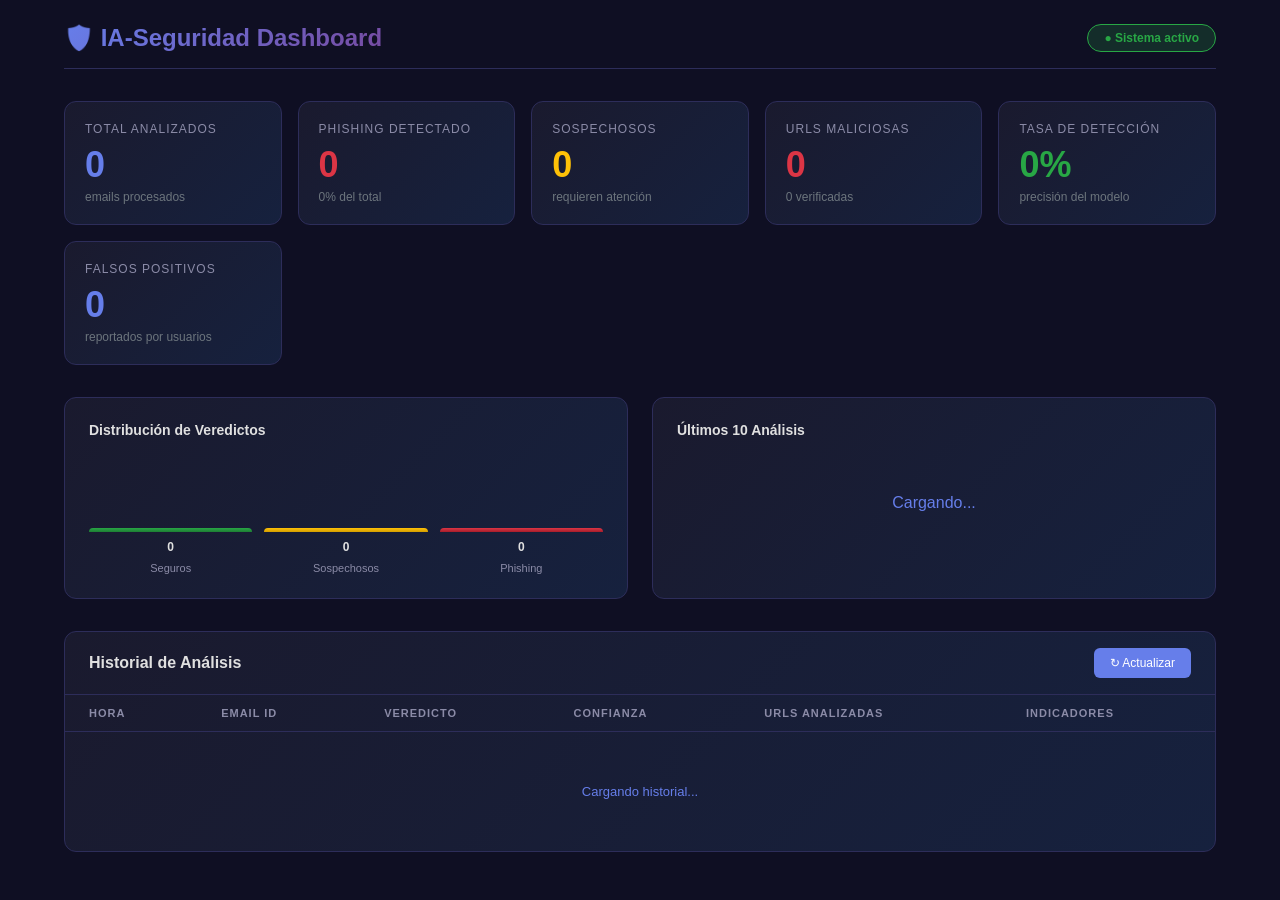
==== backend/static/index.html @ 9e22addf "first commit" ====
<!DOCTYPE html>
<html lang="es">
<head>
  <meta charset="UTF-8">
  <meta name="viewport" content="width=device-width, initial-scale=1.0">
  <title>IA-Seguridad — Dashboard</title>
  <style>
    * { margin: 0; padding: 0; box-sizing: border-box; }
    body { font-family: -apple-system, BlinkMacSystemFont, 'Segoe UI', sans-serif; background: #0f0f23; color: #e0e0e0; min-height: 100vh; }

    .dashboard {
      max-width: 1200px;
      margin: 0 auto;
      padding: 24px;
    }

    .header {
      display: flex;
      justify-content: space-between;
      align-items: center;
      margin-bottom: 32px;
      padding-bottom: 16px;
      border-bottom: 1px solid #2d2d5a;
    }

    .header h1 {
      font-size: 24px;
      background: linear-gradient(135deg, #667eea, #764ba2);
      -webkit-background-clip: text;
      -webkit-text-fill-color: transparent;
    }

    .status-badge {
      padding: 6px 16px;
      border-radius: 20px;
      font-size: 12px;
      font-weight: 600;
    }

    .status-badge.live {
      background: rgba(40, 167, 69, 0.2);
      color: #28a745;
      border: 1px solid #28a745;
    }

    /* Cards grid */
    .cards-grid {
      display: grid;
      grid-template-columns: repeat(auto-fit, minmax(200px, 1fr));
      gap: 16px;
      margin-bottom: 32px;
    }

    .card {
      background: linear-gradient(135deg, #1a1a2e, #16213e);
      border-radius: 12px;
      padding: 20px;
      border: 1px solid #2d2d5a;
      transition: transform 0.2s;
    }

    .card:hover { transform: translateY(-2px); }

    .card-label {
      font-size: 12px;
      color: #8b8ba7;
      text-transform: uppercase;
      letter-spacing: 1px;
      margin-bottom: 8px;
    }

    .card-value {
      font-size: 36px;
      font-weight: 700;
      margin-bottom: 4px;
    }

    .card-value.safe { color: #28a745; }
    .card-value.suspicious { color: #ffc107; }
    .card-value.phishing { color: #dc3545; }
    .card-value.neutral { color: #667eea; }

    .card-sub { font-size: 12px; color: #6c757d; }

    /* Charts section */
    .charts-row {
      display: grid;
      grid-template-columns: 1fr 1fr;
      gap: 24px;
      margin-bottom: 32px;
    }

    .chart-card {
      background: linear-gradient(135deg, #1a1a2e, #16213e);
      border-radius: 12px;
      padding: 24px;
      border: 1px solid #2d2d5a;
    }

    .chart-title {
      font-size: 14px;
      font-weight: 600;
      margin-bottom: 16px;
      color: #e0e0e0;
    }

    /* Bar chart */
    .bar-chart { display: flex; gap: 12px; align-items: flex-end; height: 120px; }
    .bar-item { flex: 1; display: flex; flex-direction: column; align-items: center; gap: 8px; }
    .bar { width: 100%; border-radius: 4px 4px 0 0; transition: height 0.5s ease; min-height: 4px; }
    .bar.safe { background: linear-gradient(180deg, #28a745, #1e7e34); }
    .bar.suspicious { background: linear-gradient(180deg, #ffc107, #d39e00); }
    .bar.phishing { background: linear-gradient(180deg, #dc3545, #a71d2a); }
    .bar-label { font-size: 11px; color: #8b8ba7; text-align: center; }
    .bar-value { font-size: 12px; font-weight: 600; }

    /* History table */
    .history-table-container {
      background: linear-gradient(135deg, #1a1a2e, #16213e);
      border-radius: 12px;
      border: 1px solid #2d2d5a;
      overflow: hidden;
    }

    .history-header {
      display: flex;
      justify-content: space-between;
      align-items: center;
      padding: 16px 24px;
      border-bottom: 1px solid #2d2d5a;
    }

    .history-header h2 { font-size: 16px; }

    .history-table {
      width: 100%;
      border-collapse: collapse;
    }

    .history-table th {
      text-align: left;
      padding: 12px 24px;
      font-size: 11px;
      color: #8b8ba7;
      text-transform: uppercase;
      letter-spacing: 1px;
      border-bottom: 1px solid #2d2d5a;
    }

    .history-table td {
      padding: 12px 24px;
      font-size: 13px;
      border-bottom: 1px solid #1a1a2e;
    }

    .history-table tr:last-child td { border-bottom: none; }
    .history-table tr:hover { background: rgba(102, 126, 234, 0.05); }

    .verdict-tag {
      padding: 4px 10px;
      border-radius: 12px;
      font-size: 11px;
      font-weight: 600;
      display: inline-block;
    }

    .verdict-tag.safe { background: rgba(40, 167, 69, 0.2); color: #28a745; }
    .verdict-tag.suspicious { background: rgba(255, 193, 7, 0.2); color: #ffc107; }
    .verdict-tag.phishing { background: rgba(220, 53, 69, 0.2); color: #dc3545; }
    .verdict-tag.review_needed { background: rgba(108, 117, 125, 0.2); color: #6c757d; }

    .confidence-cell { color: #8b8ba7; }

    .url-threat {
      display: inline-flex;
      align-items: center;
      gap: 4px;
      color: #dc3545;
      font-size: 11px;
    }

    .refresh-btn {
      background: #667eea;
      color: white;
      border: none;
      padding: 8px 16px;
      border-radius: 6px;
      font-size: 12px;
      cursor: pointer;
    }

    .empty-state {
      text-align: center;
      padding: 40px;
      color: #6c757d;
    }

    .loading { text-align: center; padding: 40px; color: #667eea; }

    @media (max-width: 768px) {
      .charts-row { grid-template-columns: 1fr; }
    }
  </style>
</head>
<body>
  <div class="dashboard">
    <div class="header">
      <h1>🛡️ IA-Seguridad Dashboard</h1>
      <span class="status-badge live">● Sistema activo</span>
    </div>

    <!-- Stats cards -->
    <div class="cards-grid">
      <div class="card">
        <div class="card-label">Total Analizados</div>
        <div class="card-value neutral" id="total-analyzed">0</div>
        <div class="card-sub">emails procesados</div>
      </div>
      <div class="card">
        <div class="card-label">Phishing Detectado</div>
        <div class="card-value phishing" id="total-phishing">0</div>
        <div class="card-sub" id="phishing-rate">0% del total</div>
      </div>
      <div class="card">
        <div class="card-label">Sospechosos</div>
        <div class="card-value suspicious" id="total-suspicious">0</div>
        <div class="card-sub">requieren atención</div>
      </div>
      <div class="card">
        <div class="card-label">URLs Maliciosas</div>
        <div class="card-value phishing" id="total-malicious-urls">0</div>
        <div class="card-sub" id="urls-checked">0 verificadas</div>
      </div>
      <div class="card">
        <div class="card-label">Tasa de Detección</div>
        <div class="card-value safe" id="detection-rate">0%</div>
        <div class="card-sub">precisión del modelo</div>
      </div>
      <div class="card">
        <div class="card-label">Falsos Positivos</div>
        <div class="card-value neutral" id="false-positives">0</div>
        <div class="card-sub">reportados por usuarios</div>
      </div>
    </div>

    <!-- Charts -->
    <div class="charts-row">
      <div class="chart-card">
        <div class="chart-title">Distribución de Veredictos</div>
        <div class="bar-chart" id="bar-chart">
          <div class="bar-item">
            <div class="bar safe" id="bar-safe" style="height: 0px"></div>
            <div class="bar-value" id="bar-safe-val">0</div>
            <div class="bar-label">Seguros</div>
          </div>
          <div class="bar-item">
            <div class="bar suspicious" id="bar-suspicious" style="height: 0px"></div>
            <div class="bar-value" id="bar-suspicious-val">0</div>
            <div class="bar-label">Sospechosos</div>
          </div>
          <div class="bar-item">
            <div class="bar phishing" id="bar-phishing" style="height: 0px"></div>
            <div class="bar-value" id="bar-phishing-val">0</div>
            <div class="bar-label">Phishing</div>
          </div>
        </div>
      </div>

      <div class="chart-card">
        <div class="chart-title">Últimos 10 Análisis</div>
        <div id="mini-history" style="display:flex;flex-direction:column;gap:6px;">
          <div class="loading">Cargando...</div>
        </div>
      </div>
    </div>

    <!-- History table -->
    <div class="history-table-container">
      <div class="history-header">
        <h2>Historial de Análisis</h2>
        <button class="refresh-btn" onclick="loadData()">↻ Actualizar</button>
      </div>
      <table class="history-table">
        <thead>
          <tr>
            <th>Hora</th>
            <th>Email ID</th>
            <th>Veredicto</th>
            <th>Confianza</th>
            <th>URLs Analizadas</th>
            <th>Indicadores</th>
          </tr>
        </thead>
        <tbody id="history-body">
          <tr><td colspan="6"><div class="loading">Cargando historial...</div></td></tr>
        </tbody>
      </table>
    </div>
  </div>

  <script>
    const API_BASE = 'http://localhost:8000';

    async function loadData() {
      try {
        const [statsResp, historyResp] = await Promise.all([
          fetch(`${API_BASE}/dashboard/stats`),
          fetch(`${API_BASE}/dashboard/history?limit=50`)
        ]);

        const stats = await statsResp.json();
        const history = await historyResp.json();

        updateStats(stats);
        updateHistory(history.items || []);
        updateBarChart(stats);
        updateMiniHistory(history.items || []);
      } catch (e) {
        console.error('Error loading dashboard:', e);
      }
    }

    function updateStats(s) {
      document.getElementById('total-analyzed').textContent = s.total_analyzed;
      document.getElementById('total-phishing').textContent = s.total_phishing;
      document.getElementById('total-suspicious').textContent = s.total_suspicious;
      document.getElementById('total-malicious-urls').textContent = s.total_malicious_urls;
      document.getElementById('detection-rate').textContent = s.detection_rate + '%';
      document.getElementById('false-positives').textContent = s.false_positives_reported;
      document.getElementById('phishing-rate').textContent = s.phishing_rate + '% del total';
      document.getElementById('urls-checked').textContent = s.total_urls_checked + ' verificadas';
    }

    function updateHistory(items) {
      const tbody = document.getElementById('history-body');

      if (!items || items.length === 0) {
        tbody.innerHTML = '<tr><td colspan="6"><div class="empty-state">No hay análisis registrados aún. Usá la extensión para analizar emails.</div></td></tr>';
        return;
      }

      tbody.innerHTML = items.map(item => {
        const indicators = item.indicators || [];
        const urls = item.urls_analyzed || [];
        const maliciousUrls = urls.filter(u => u.malicious);
        const time = new Date(item.analyzed_at).toLocaleTimeString('es-AR');

        return `
          <tr>
            <td>${time}</td>
            <td style="font-family:monospace;font-size:11px;color:#8b8ba7;">${(item.email_id || 'N/A').substring(0, 12)}...</td>
            <td><span class="verdict-tag ${item.verdict}">${getVerdictLabel(item.verdict)}</span></td>
            <td class="confidence-cell">${item.confidence > 0 ? (item.confidence * 100).toFixed(0) + '%' : 'N/A'}</td>
            <td>
              ${urls.length > 0 ? urls.length + ' verificada(s)' : 'Sin URLs'}
              ${maliciousUrls.length > 0 ? `<br><span class="url-threat">⚠️ ${maliciousUrls.length} maliciosa(s)</span>` : ''}
            </td>
            <td style="font-size:11px;color:#6c757d;">${indicators.slice(0, 2).join(', ')}${indicators.length > 2 ? '...' : ''}</td>
          </tr>
        `;
      }).join('');
    }

    function updateBarChart(stats) {
      const total = stats.total_safe + stats.total_suspicious + stats.total_phishing || 1;
      const maxHeight = 100; // pixels

      function setBar(id, count, labelClass) {
        const pct = (count / total) * maxHeight;
        document.getElementById(id).style.height = pct + 'px';
        document.getElementById(id.replace('bar-', 'bar-') + '-val').textContent = count;
      }

      setBar('bar-safe', stats.total_safe);
      setBar('bar-suspicious', stats.total_suspicious);
      setBar('bar-phishing', stats.total_phishing);

      // Fix the val elements
      document.getElementById('bar-safe-val').textContent = stats.total_safe;
      document.getElementById('bar-suspicious-val').textContent = stats.total_suspicious;
      document.getElementById('bar-phishing-val').textContent = stats.total_phishing;
    }

    function updateMiniHistory(items) {
      const container = document.getElementById('mini-history');
      const last10 = (items || []).slice(0, 10);

      if (last10.length === 0) {
        container.innerHTML = '<div class="empty-state">Sin análisis aún</div>';
        return;
      }

      container.innerHTML = last10.map(item => `
        <div style="display:flex;align-items:center;gap:12px;padding:8px;background:rgba(255,255,255,0.03);border-radius:6px;">
          <span class="verdict-tag ${item.verdict}" style="flex-shrink:0;">${getShortLabel(item.verdict)}</span>
          <span style="flex:1;font-size:11px;color:#8b8ba7;overflow:hidden;text-overflow:ellipsis;white-space:nowrap;">${(item.email_id || '').substring(0, 16)}...</span>
          <span style="font-size:11px;color:#6c757d;">${item.confidence > 0 ? (item.confidence*100).toFixed(0)+'%' : ''}</span>
        </div>
      `).join('');
    }

    function getVerdictLabel(v) {
      return {safe:'✓ Seguro', suspicious:'⚠ Sospechoso', phishing:'✕ Phishing', review_needed:'? Revisar'}[v] || v;
    }

    function getShortLabel(v) {
      return {safe:'✓', suspicious:'⚠', phishing:'✕', review_needed:'?'}[v] || '?';
    }

    // Load on start and every 30 seconds
    loadData();
    setInterval(loadData, 30000);
  </script>
</body>
</html>
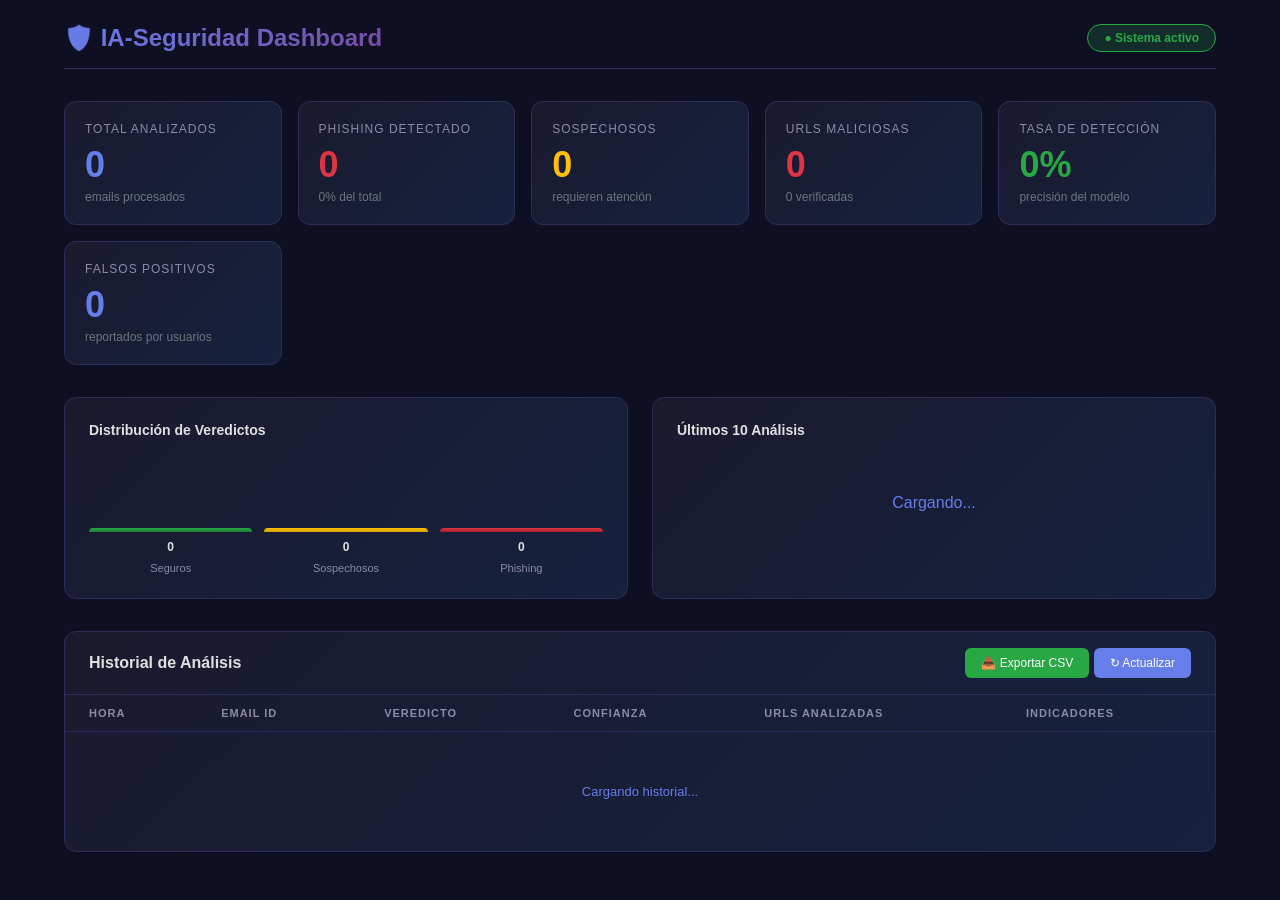
==== commit 07fd559b: "Add opt-in backend features and tests Add persistent SQLite dual-write storage (USE_PERSISTENT_STORA" ====
--- a/backend/static/index.html
+++ b/backend/static/index.html
@@ -188,6 +188,19 @@
       font-size: 12px;
       cursor: pointer;
     }
+
+    .export-btn {
+      background: #28a745;
+      color: white;
+      border: none;
+      padding: 8px 16px;
+      border-radius: 6px;
+      font-size: 12px;
+      cursor: pointer;
+      margin-left: 8px;
+    }
+
+    .export-btn:hover { background: #218838; }
 
     .empty-state {
       text-align: center;
@@ -278,7 +291,10 @@
     <div class="history-table-container">
       <div class="history-header">
         <h2>Historial de Análisis</h2>
-        <button class="refresh-btn" onclick="loadData()">↻ Actualizar</button>
+        <div>
+          <button class="export-btn" onclick="exportCSV()">📥 Exportar CSV</button>
+          <button class="refresh-btn" onclick="loadData()">↻ Actualizar</button>
+        </div>
       </div>
       <table class="history-table">
         <thead>
@@ -304,8 +320,8 @@
     async function loadData() {
       try {
         const [statsResp, historyResp] = await Promise.all([
-          fetch(`${API_BASE}/dashboard/stats`),
-          fetch(`${API_BASE}/dashboard/history?limit=50`)
+          fetch(`${API_BASE}/api/dashboard/stats`),
+          fetch(`${API_BASE}/api/dashboard/history?limit=50`)
         ]);
 
         const stats = await statsResp.json();
@@ -407,6 +423,10 @@
       return {safe:'✓', suspicious:'⚠', phishing:'✕', review_needed:'?'}[v] || '?';
     }
 
+    function exportCSV() {
+      window.open(`${API_BASE}/api/dashboard/export`, '_blank');
+    }
+
     // Load on start and every 30 seconds
     loadData();
     setInterval(loadData, 30000);
